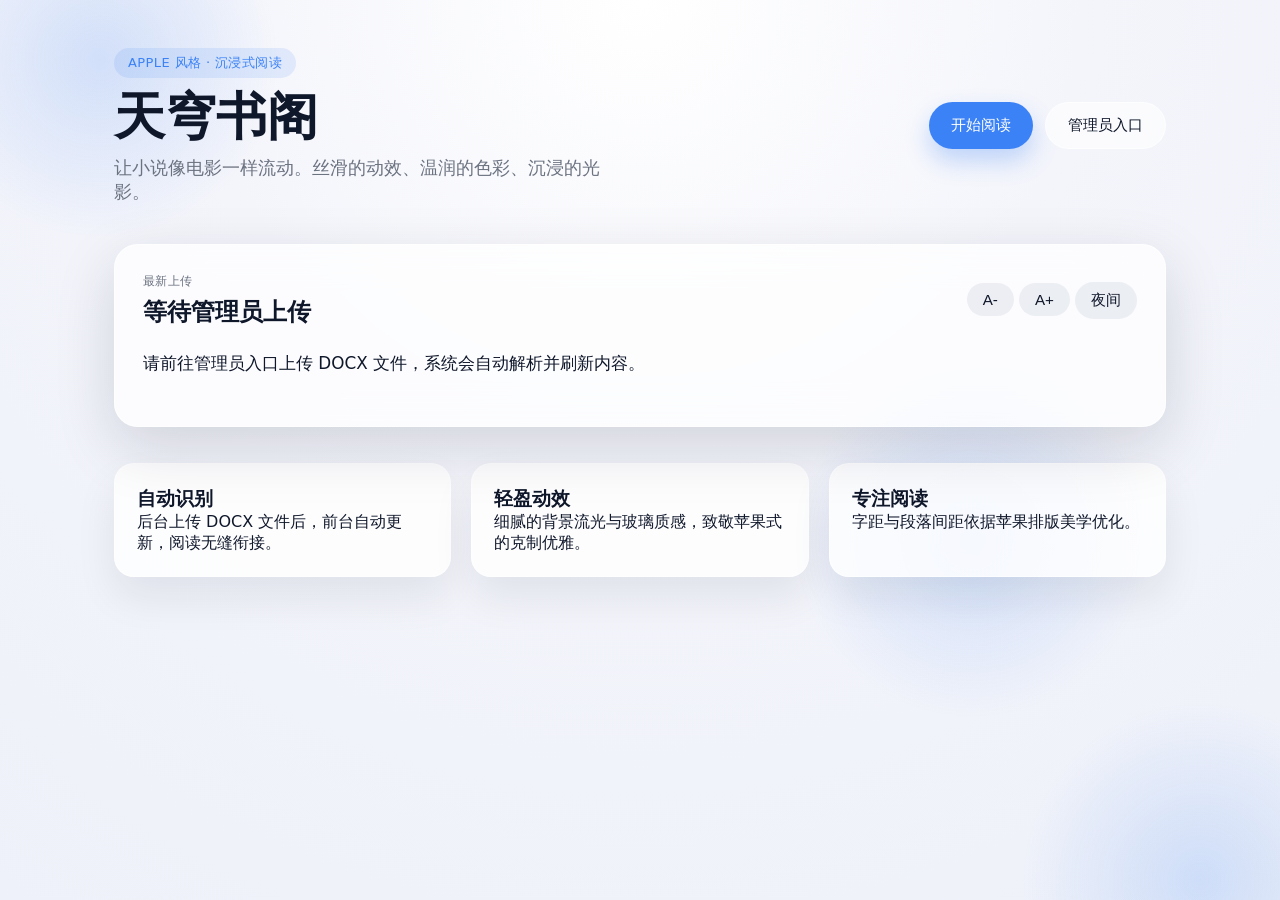
==== index.html @ 750ba91a "Add run instructions and domain binding" ====
<!DOCTYPE html>
<html lang="zh-Hans">
<head>
  <meta charset="UTF-8" />
  <meta name="viewport" content="width=device-width, initial-scale=1.0" />
  <title>天穹书阁</title>
  <link rel="stylesheet" href="styles.css" />
</head>
<body>
  <div class="app-shell">
    <header class="hero">
      <div>
        <p class="badge">Apple 风格 · 沉浸式阅读</p>
        <h1>天穹书阁</h1>
        <p class="subtitle">让小说像电影一样流动。丝滑的动效、温润的色彩、沉浸的光影。</p>
      </div>
      <div class="hero-actions">
        <a class="primary" href="#reader">开始阅读</a>
        <a class="ghost" href="admin.html">管理员入口</a>
      </div>
    </header>

    <main>
      <section class="glass-panel" id="reader">
        <div class="panel-header">
          <div>
            <p class="eyebrow">最新上传</p>
            <h2 id="novel-title">等待管理员上传</h2>
          </div>
          <div class="reader-actions">
            <button class="chip" id="decrease">A-</button>
            <button class="chip" id="increase">A+</button>
            <button class="chip" id="toggle">夜间</button>
          </div>
        </div>
        <div class="content" id="novel-content">
          <p>请前往管理员入口上传 DOCX 文件，系统会自动解析并刷新内容。</p>
        </div>
      </section>

      <section class="feature-grid">
        <article>
          <h3>自动识别</h3>
          <p>后台上传 DOCX 文件后，前台自动更新，阅读无缝衔接。</p>
        </article>
        <article>
          <h3>轻盈动效</h3>
          <p>细腻的背景流光与玻璃质感，致敬苹果式的克制优雅。</p>
        </article>
        <article>
          <h3>专注阅读</h3>
          <p>字距与段落间距依据苹果排版美学优化。</p>
        </article>
      </section>
    </main>
  </div>

  <div class="ambient" aria-hidden="true">
    <span></span>
    <span></span>
    <span></span>
  </div>

  <script src="script.js"></script>
</body>
</html>
---- styles.css ----
:root {
  color-scheme: light;
  --bg: #f6f7fb;
  --panel: rgba(255, 255, 255, 0.72);
  --stroke: rgba(255, 255, 255, 0.6);
  --text: #0f172a;
  --subtle: #6b7280;
  --primary: #3b82f6;
  --shadow: 0 20px 60px rgba(15, 23, 42, 0.15);
  --radius: 24px;
  --transition: 220ms ease;
  font-family: "SF Pro Text", "PingFang SC", "Helvetica Neue", system-ui, sans-serif;
}

* {
  box-sizing: border-box;
  margin: 0;
  padding: 0;
}

body {
  background: radial-gradient(circle at top, #ffffff 0%, #f4f5fb 40%, #eef1f9 100%);
  color: var(--text);
  min-height: 100vh;
}

body.night {
  color-scheme: dark;
  background: radial-gradient(circle at top, #131524, #0b0d17 60%);
  color: #f8fafc;
}

.app-shell {
  max-width: 1100px;
  margin: 0 auto;
  padding: 48px 24px 120px;
  position: relative;
  z-index: 2;
}

.hero {
  display: flex;
  flex-wrap: wrap;
  gap: 24px;
  align-items: center;
  justify-content: space-between;
  margin-bottom: 40px;
}

.admin-hero {
  margin-bottom: 32px;
}

.badge {
  display: inline-flex;
  align-items: center;
  gap: 8px;
  padding: 6px 14px;
  border-radius: 999px;
  background: rgba(59, 130, 246, 0.12);
  color: var(--primary);
  font-size: 13px;
  letter-spacing: 0.4px;
  text-transform: uppercase;
}

h1 {
  font-size: clamp(2.5rem, 4vw, 3.6rem);
  margin-top: 12px;
  line-height: 1.05;
}

.subtitle {
  margin-top: 12px;
  font-size: 1.1rem;
  color: var(--subtle);
  max-width: 520px;
}

.hero-actions {
  display: flex;
  gap: 12px;
  flex-wrap: wrap;
}

.primary,
.ghost,
.chip {
  border-radius: 999px;
  border: none;
  padding: 12px 22px;
  font-size: 0.95rem;
  cursor: pointer;
  transition: transform var(--transition), box-shadow var(--transition), background var(--transition);
  text-decoration: none;
  display: inline-flex;
  align-items: center;
  justify-content: center;
}

.primary {
  background: var(--primary);
  color: white;
  box-shadow: 0 12px 24px rgba(59, 130, 246, 0.3);
}

.primary:hover {
  transform: translateY(-2px);
}

.ghost {
  background: rgba(255, 255, 255, 0.6);
  color: var(--text);
  border: 1px solid var(--stroke);
  backdrop-filter: blur(12px);
}

.chip {
  background: rgba(148, 163, 184, 0.16);
  color: inherit;
  padding: 8px 16px;
}

.glass-panel {
  background: var(--panel);
  border-radius: var(--radius);
  border: 1px solid var(--stroke);
  padding: 28px;
  box-shadow: var(--shadow);
  backdrop-filter: blur(18px);
  margin-bottom: 36px;
}

.panel-header {
  display: flex;
  align-items: center;
  justify-content: space-between;
  gap: 20px;
  margin-bottom: 20px;
}

.eyebrow {
  text-transform: uppercase;
  font-size: 12px;
  letter-spacing: 0.4px;
  color: var(--subtle);
  margin-bottom: 6px;
}

.content {
  font-size: 1.05rem;
  line-height: 1.9;
  color: inherit;
  max-height: 520px;
  overflow: auto;
  padding-right: 6px;
}

.content p {
  margin-bottom: 18px;
}

.feature-grid {
  display: grid;
  gap: 20px;
  grid-template-columns: repeat(auto-fit, minmax(220px, 1fr));
}

.feature-grid article {
  padding: 22px;
  border-radius: 20px;
  background: rgba(255, 255, 255, 0.8);
  border: 1px solid var(--stroke);
  box-shadow: 0 20px 40px rgba(15, 23, 42, 0.08);
}

.admin-body .feature-grid {
  display: none;
}

.upload-form {
  display: grid;
  gap: 16px;
  margin-bottom: 24px;
}

.file-card {
  border-radius: 20px;
  border: 1px dashed rgba(148, 163, 184, 0.6);
  padding: 26px;
  background: rgba(255, 255, 255, 0.6);
  cursor: pointer;
  display: flex;
  align-items: center;
  justify-content: center;
  color: var(--subtle);
}

.file-card input {
  display: none;
}

#title {
  padding: 12px 16px;
  border-radius: 14px;
  border: 1px solid rgba(148, 163, 184, 0.4);
  font-size: 1rem;
}

.preview {
  border-top: 1px solid rgba(148, 163, 184, 0.3);
  padding-top: 20px;
}

.ambient {
  position: fixed;
  inset: 0;
  overflow: hidden;
  pointer-events: none;
  z-index: 1;
}

.ambient span {
  position: absolute;
  width: 360px;
  height: 360px;
  border-radius: 50%;
  background: radial-gradient(circle, rgba(59, 130, 246, 0.18), transparent 70%);
  animation: float 12s ease-in-out infinite;
}

.ambient span:nth-child(1) {
  top: -120px;
  left: -80px;
}

.ambient span:nth-child(2) {
  bottom: -160px;
  right: -100px;
  animation-delay: 2s;
}

.ambient span:nth-child(3) {
  top: 40%;
  right: 10%;
  animation-delay: 4s;
}

body.night .glass-panel,
body.night .feature-grid article,
body.night .ghost,
body.night .file-card {
  background: rgba(15, 23, 42, 0.6);
  border-color: rgba(148, 163, 184, 0.2);
}

body.night .subtitle,
body.night .eyebrow,
body.night .file-card {
  color: rgba(226, 232, 240, 0.7);
}

@keyframes float {
  0%,
  100% {
    transform: translateY(0) scale(1);
  }
  50% {
    transform: translateY(20px) scale(1.05);
  }
}

@media (max-width: 768px) {
  .panel-header {
    flex-direction: column;
    align-items: flex-start;
  }

  .content {
    max-height: none;
  }
}
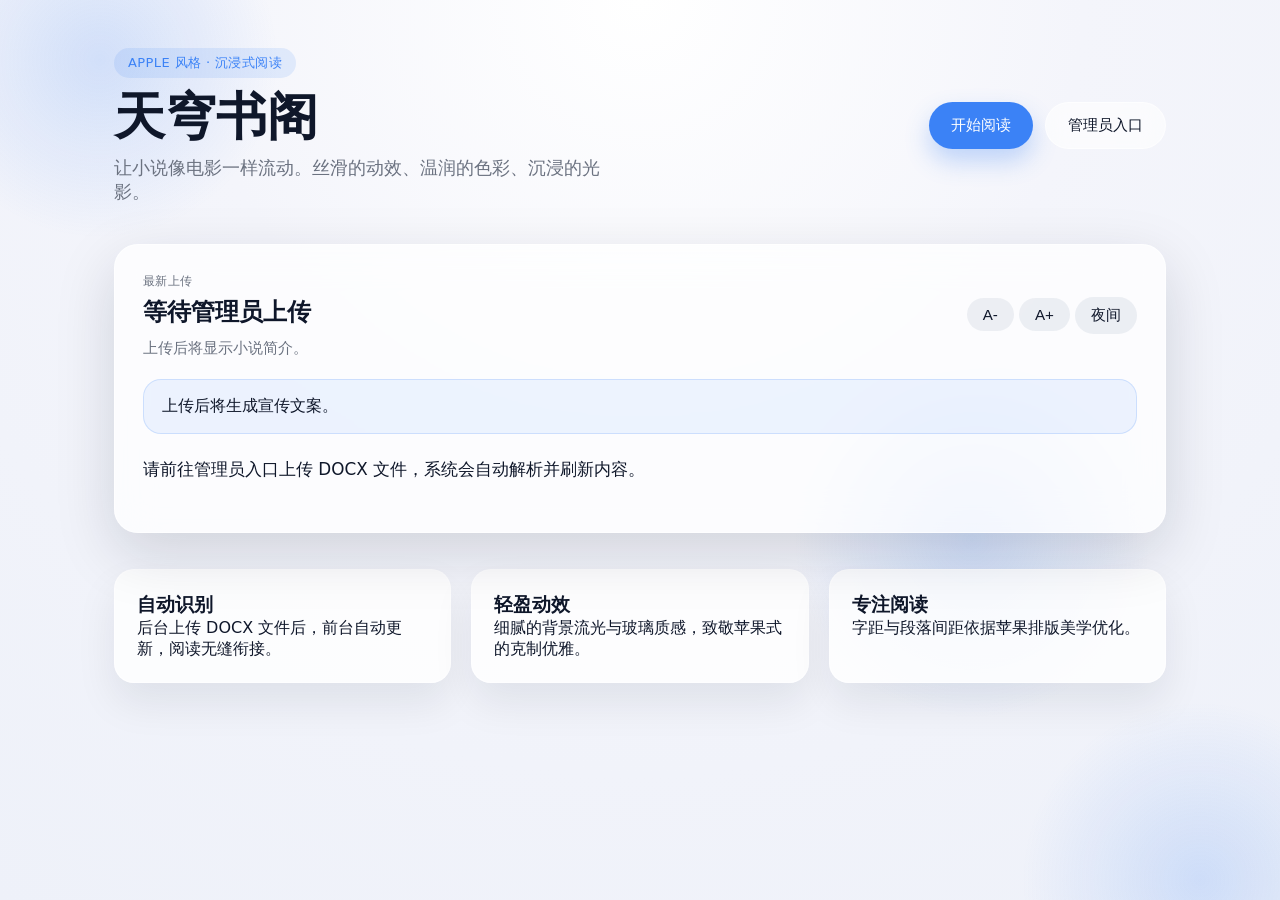
==== commit 0b5efe3b: "Add auto-generated summary and promo copy" ====
--- a/index.html
+++ b/index.html
@@ -26,12 +26,16 @@
           <div>
             <p class="eyebrow">最新上传</p>
             <h2 id="novel-title">等待管理员上传</h2>
+            <p class="meta" id="novel-summary">上传后将显示小说简介。</p>
           </div>
           <div class="reader-actions">
             <button class="chip" id="decrease">A-</button>
             <button class="chip" id="increase">A+</button>
             <button class="chip" id="toggle">夜间</button>
           </div>
+        </div>
+        <div class="promo" id="novel-promo">
+          <p>上传后将生成宣传文案。</p>
         </div>
         <div class="content" id="novel-content">
           <p>请前往管理员入口上传 DOCX 文件，系统会自动解析并刷新内容。</p>
--- a/styles.css
+++ b/styles.css
@@ -160,6 +160,22 @@
   margin-bottom: 18px;
 }
 
+.meta {
+  margin-top: 10px;
+  color: var(--subtle);
+  font-size: 0.95rem;
+  max-width: 520px;
+}
+
+.promo {
+  margin: 18px 0 20px;
+  padding: 16px 18px;
+  border-radius: 18px;
+  background: rgba(59, 130, 246, 0.08);
+  color: inherit;
+  border: 1px solid rgba(59, 130, 246, 0.18);
+}
+
 .feature-grid {
   display: grid;
   gap: 20px;
@@ -210,6 +226,20 @@
 .preview {
   border-top: 1px solid rgba(148, 163, 184, 0.3);
   padding-top: 20px;
+}
+
+.generated {
+  display: grid;
+  gap: 16px;
+  margin-top: 24px;
+  padding-top: 20px;
+  border-top: 1px solid rgba(148, 163, 184, 0.3);
+}
+
+.summary {
+  font-size: 0.95rem;
+  line-height: 1.7;
+  color: inherit;
 }
 
 .ambient {
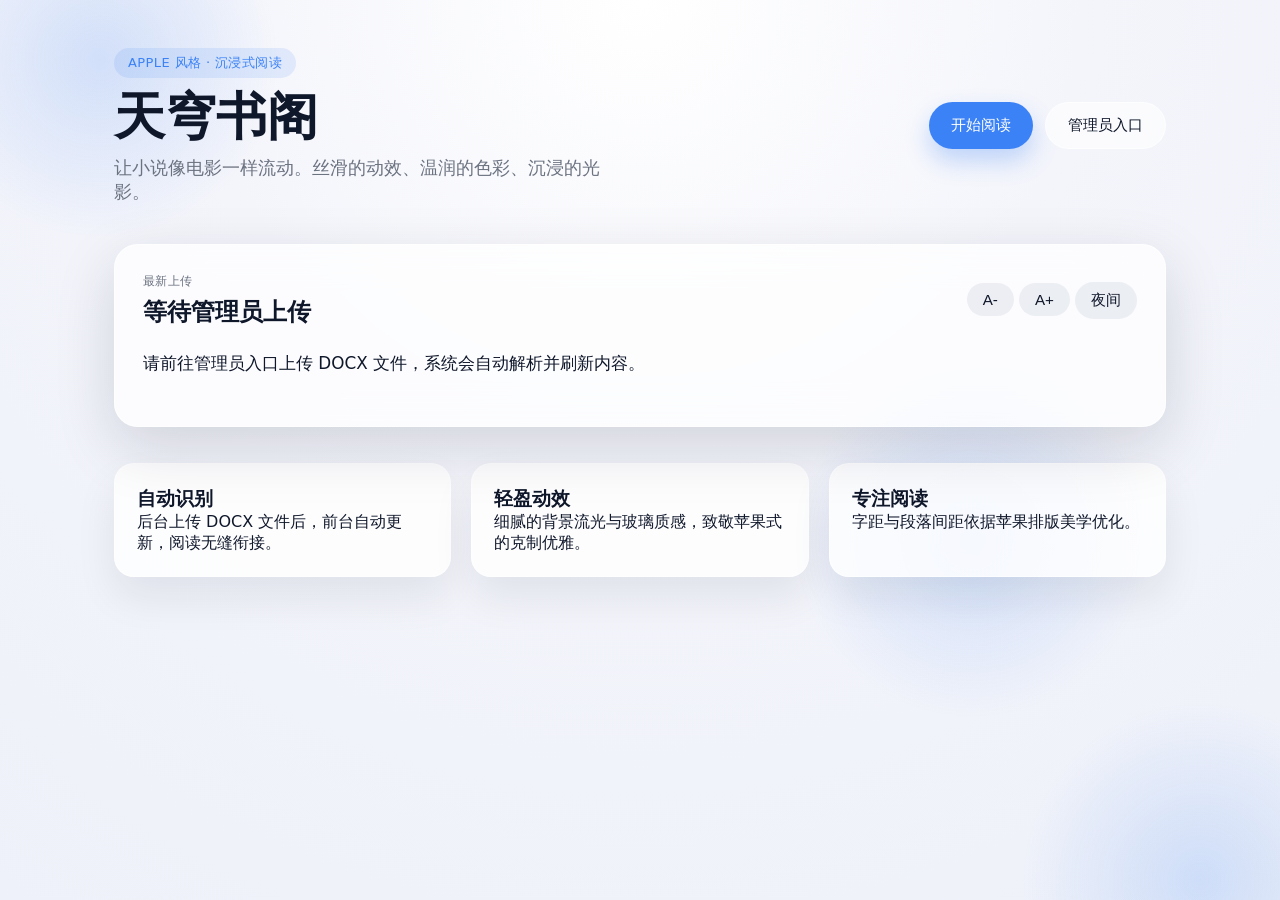
==== commit 6cd6bfed: "Merge branch 'main' into codex/implement-apple-style-design-and-effects-kd491u" ====
--- a/index.html
+++ b/index.html
@@ -26,16 +26,12 @@
           <div>
             <p class="eyebrow">最新上传</p>
             <h2 id="novel-title">等待管理员上传</h2>
-            <p class="meta" id="novel-summary">上传后将显示小说简介。</p>
           </div>
           <div class="reader-actions">
             <button class="chip" id="decrease">A-</button>
             <button class="chip" id="increase">A+</button>
             <button class="chip" id="toggle">夜间</button>
           </div>
-        </div>
-        <div class="promo" id="novel-promo">
-          <p>上传后将生成宣传文案。</p>
         </div>
         <div class="content" id="novel-content">
           <p>请前往管理员入口上传 DOCX 文件，系统会自动解析并刷新内容。</p>
--- a/styles.css
+++ b/styles.css
@@ -160,22 +160,6 @@
   margin-bottom: 18px;
 }
 
-.meta {
-  margin-top: 10px;
-  color: var(--subtle);
-  font-size: 0.95rem;
-  max-width: 520px;
-}
-
-.promo {
-  margin: 18px 0 20px;
-  padding: 16px 18px;
-  border-radius: 18px;
-  background: rgba(59, 130, 246, 0.08);
-  color: inherit;
-  border: 1px solid rgba(59, 130, 246, 0.18);
-}
-
 .feature-grid {
   display: grid;
   gap: 20px;
@@ -226,20 +210,6 @@
 .preview {
   border-top: 1px solid rgba(148, 163, 184, 0.3);
   padding-top: 20px;
-}
-
-.generated {
-  display: grid;
-  gap: 16px;
-  margin-top: 24px;
-  padding-top: 20px;
-  border-top: 1px solid rgba(148, 163, 184, 0.3);
-}
-
-.summary {
-  font-size: 0.95rem;
-  line-height: 1.7;
-  color: inherit;
 }
 
 .ambient {
